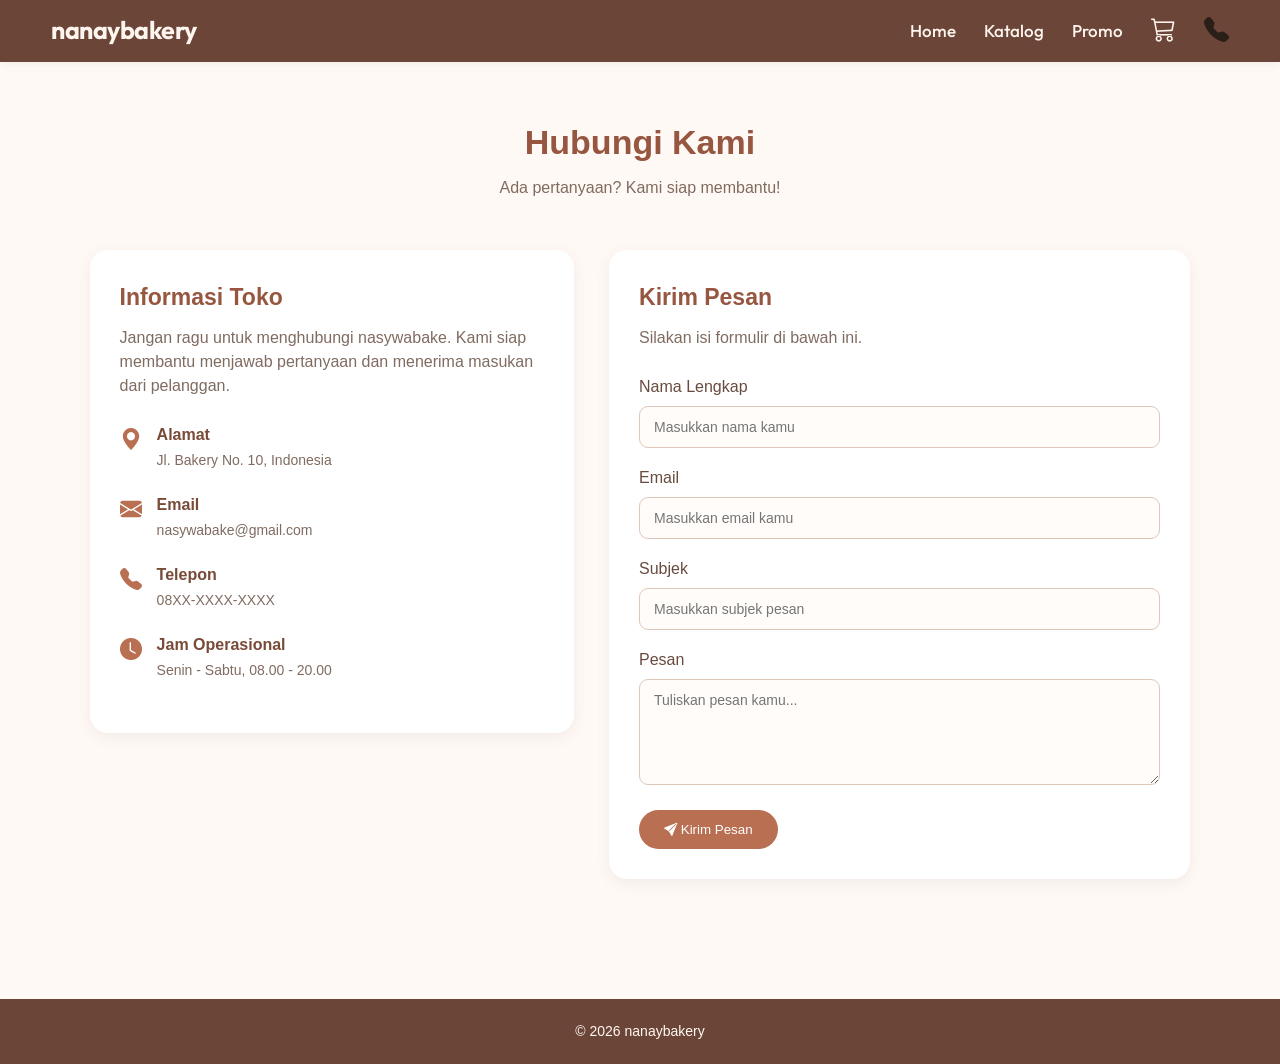
==== Projek UTS/contact.html @ 4de2ef4e "Upload website nanaybakery" ====
<!DOCTYPE html>
<html lang="id">
<head>
    <meta charset="UTF-8">
    <title>Contact</title>
    <meta name="viewport" content="width=device-width, initial-scale=1.0">
    <link href="https://fonts.googleapis.com/css2?family=Outfit:wght@400;500;600;700;800&family=DM+Sans:wght@400;500;600;700&display=swap" rel="stylesheet">
    <link rel="stylesheet" href="style.css">
    <link rel="stylesheet" href="https://cdn.jsdelivr.net/npm/bootstrap-icons@1.11.3/font/bootstrap-icons.min.css">
    <script src="js/script.js" defer></script>
</head>

<body>
    <header class="nasywa_header">
        <h4 class="nasywa_logo">nanaybakery</h4>
        <nav class="nasywa_nav">
            <ul>
                <li><a href="index.html">Home</a></li>
                <li><a href="katalog.html">Katalog</a></li>
                <li><a href="promo.html">Promo</a></li>
                <li>
                    <a href="keranjang.html">
                        <i class="bi bi-cart3"></i>
                    </a>
                </li>
                <li>
                    <a href="contact.html"  class="aktif">
                        <i class="bi bi-telephone-fill"></i>
                    </a>
                </li>
            </ul>
        </nav>
    </header>

    <main>
        <section class="nasywa_judul_contact">
            <h2>Hubungi Kami</h2>
            <p>Ada pertanyaan? Kami siap membantu!</p>
        </section>

        <section class="nasywa_konten_contact">
            <article class="nasywa_info_contact">
                <h3>Informasi Toko</h3>
                <p>
                    Jangan ragu untuk menghubungi nasywabake.
                    Kami siap membantu menjawab pertanyaan dan
                    menerima masukan dari pelanggan.
                </p>

                <div class="nasywa_detail_contact">
                    <i class="bi bi-geo-alt-fill"></i>
                    <div>
                        <h4>Alamat</h4>
                        <p>Jl. Bakery No. 10, Indonesia</p>
                    </div>
                </div>

                <div class="nasywa_detail_contact">
                    <i class="bi bi-envelope-fill"></i>
                    <div>
                        <h4>Email</h4>
                        <p>nasywabake@gmail.com</p>
                    </div>
                </div>

                <div class="nasywa_detail_contact">
                    <i class="bi bi-telephone-fill"></i>
                    <div>
                        <h4>Telepon</h4>
                        <p>08XX-XXXX-XXXX</p>
                    </div>
                </div>

                <div class="nasywa_detail_contact">
                    <i class="bi bi-clock-fill"></i>
                    <div>
                        <h4>Jam Operasional</h4>
                        <p>Senin - Sabtu, 08.00 - 20.00</p>
                    </div>
                </div>
            </article>

            <section class="nasywa_form_contact">
                <h3>Kirim Pesan</h3>
                <p>Silakan isi formulir di bawah ini.</p>
                <form id="formContact">
                    <div class="nasywa_grup_form">
                        <label for="nama">Nama Lengkap</label>
                        <input type="text" id="nama" name="nama"
                            placeholder="Masukkan nama kamu" required>
                    </div>

                    <div class="nasywa_grup_form">
                        <label for="email">Email</label>
                        <input type="email" id="email" name="email"
                            placeholder="Masukkan email kamu" required>
                    </div>

                    <div class="nasywa_grup_form">
                        <label for="subjek">Subjek</label>
                        <input type="text" id="subjek" name="subjek"
                            placeholder="Masukkan subjek pesan" required>
                    </div>

                    <div class="nasywa_grup_form">
                        <label for="pesan">Pesan</label>
                        <textarea id="pesan" name="pesan" rows="5"
                            placeholder="Tuliskan pesan kamu..." required></textarea>
                    </div>

                    <button type="submit" class="nasywa_tombol_kirim">
                        <i class="bi bi-send-fill"></i> Kirim Pesan
                    </button>
                </form>
            </section>
        </section>
    </main>

    <footer class="nasywa_footer">
        <p>&copy; 2026 nanaybakery</p>
    </footer>

</body>
</html>
---- Projek UTS/style.css ----
* {
    margin: 0;
    padding: 0;
    box-sizing: border-box;
}

/* body */
body {
    font-family: 'Poppins', Arial, sans-serif;
    background-color: #FFF9F5;
    color: #49352D;
    line-height: 1.5;
}

a {
    text-decoration: none;
    color: inherit;
}

img {
    max-width: 100%;
    display: block;
}

button,
input,
textarea,
select {
    font-family: inherit;
}

/* header */
.nasywa_header {
    background-color: #6B4538;
    padding: 12px 4%;
    display: flex;
    justify-content: space-between;
    align-items: center;
    box-shadow: 0 2px 10px rgba(90, 55, 40, 0.08);
    position: sticky;
    top: 0;
    z-index: 100;
}

.nasywa_logo {
    font-family: 'Outfit', sans-serif;
    font-size: 25px;
    color: #FFF5EF;
    font-weight: 700;
    letter-spacing: -0.5px;
    display: flex;
    align-items: center;
    gap: 10px;
}

/* nav bar */
.nasywa_nav ul {
    display: flex;
    align-items: center;
    gap: 28px;
    list-style: none;
}

.nasywa_nav a {
    font-family: 'Outfit', sans-serif;
    font-size: 17px;
    font-weight: 500;
    color: #FFF5EF;
    transition: 0.3s;
}

.nasywa_nav a:hover,
.nasywa_nav a.aktif {
    color: #291f18;
}

.nasywa_nav i {
    font-size: 25px;
}

/* main */
.nasywa_hero {
    min-height: 220px;
    padding: 25px 5%;
    display: flex;
    align-items: center;
    justify-content: space-between;
    gap: 30px;
    background: linear-gradient(120deg, #FCE8DC,#FAD6C5,#FFE5D2);
}

.nasywa_hero_teks {
    flex: 1;
}

.nasywa_hero h2 {
    font-family: 'Outfit', sans-serif;
    font-size: 60px;
    font-weight: 700;
    color: #8B503B;
    line-height: 1.2;
    margin-bottom: 18px;
    transform: translateY(-30px);
}

.nasywa_hero p {
    font-size: 20px;
    margin-bottom: 2px;
    max-width: 500px;
    transform: translateY(-20px);
}

.nasywa_tombol {
    display: inline-block;
    margin-top: 22px;
    font-size: 18px;
    padding: 11px 25px;
    background-color: #75432C;
    color: white;
    border: 2px solid #75432C;
    border-radius: 30px;
    transition: 0.3s;
}

.nasywa_tombol:hover {
    background-color: transparent;
    color: #75432C;
    border: 2px solid #75432C;
    transform: translateY(-3px);
}

.nasywa_hero_gambar img {
    width: 100%;
    max-height: 400px;
    align-items: right;
    object-fit: cover;
    border-radius: 25px;
}

.nasywa_produk_unggulan {
    padding: 50px 7%;
    text-align: center;
}

.nasywa_produk_unggulan h2 {
    font-size: 30px;
    margin-bottom: 5px;
    color: #8B503B;
}

/* footer */
.nasywa_footer {
    background-color: #6B4538;
    color: #FFF8F2;
    text-align: center;
    padding: 22px;
    margin-top: 70px;
    font-size: 14px;
}

/* halaman katalog */
.nasywa_judul_katalog,
.nasywa_judul_promo,
.nasywa_judul_keranjang,
.nasywa_judul_checkout,
.nasywa_judul_contact {
    text-align: center;
    padding: 55px 20px 35px;
}

.nasywa_judul_katalog h2,
.nasywa_judul_promo h2,
.nasywa_judul_keranjang h2,
.nasywa_judul_checkout h2,
.nasywa_judul_contact h2 {
    font-size: 34px;
    color: #96563F;
    margin-bottom: 8px;
}

.nasywa_judul_katalog p,
.nasywa_judul_promo p,
.nasywa_judul_keranjang p,
.nasywa_judul_checkout p,
.nasywa_judul_contact p {
    color: #806B60;
}

/* fitur search */
.nasywa_filter_produk {
    padding: 15px 7%;
    display: flex;
    justify-content: center;
    align-items: center;
}

.nasywa_pencarian {
    display: flex;
    justify-content: center;
    padding: 20px;
}

.nasywa_search_box {
    display: flex;
    align-items: center;
    gap: 12px;
    width: 100%;
    max-width: 450px;
    padding: 12px 18px;
    border: 1px solid #ddd;
    border-radius: 30px;
    background-color: white;
}

.nasywa_search_box i {
    color: #888;
}

.nasywa_search_box input {
    width: 100%;
    border: none;
    outline: none;
    font-size: 14px;
    font-family: inherit;
}

/* kategori produk */
.nasywa_kategori {
    display: flex;
    justify-content: center;
    gap: 15px;
}

.nasywa_kategori a {
    padding: 9px 25px;
    border: 1px solid #D8AA94;
    border-radius: 25px;
    color: #96614C;
    transition: 0.3s;
}

.nasywa_kategori a:hover,
.nasywa_kategori .nasywa_filter_aktif {
    background-color: #B96F52;
    color: white;
}

/* daftar produk */
.nasywa_daftar_produk {
    padding: 30px 7% 60px;
    display: grid;
    grid-template-columns: repeat(4, 1fr);
    gap: 25px;
}

.nasywa_card_produk {
    background-color: white;
    border-radius: 18px;
    overflow: hidden;
    box-shadow: 0 4px 15px rgba(90, 55, 40, 0.09);
    padding-bottom: 20px;
    text-align: center;
    transition: 0.3s;
}

.nasywa_card_produk:hover {
    transform: translateY(-6px);
    box-shadow: 0 8px 20px rgba(90, 55, 40, 0.15);
}

.nasywa_card_produk img {
    width: 100%;
    height: 190px;
    object-fit: cover;
}

.nasywa_card_produk h3 {
    font-size: 18px;
    color: #784A38;
    margin: 15px 10px 5px;
}

.nasywa_card_produk p {
    font-size: 14px;
    color: #806B60;
    margin: 5px 15px;
}

.nasywa_card_produk button {
    background-color: #B96F52;
    color: white;
    border: none;
    padding: 10px 18px;
    border-radius: 22px;
    margin-top: 12px;
    cursor: pointer;
    transition: 0.3s;
}

.nasywa_card_produk button:hover {
    background-color: #925139;
}

/* halaman promo */
.nasywa_banner_promo {
    margin: 15px 7% 55px;
    padding: 40px;
    background-color: #F8DCCB;
    border-radius: 25px;
    display: flex;
    align-items: center;
    justify-content: space-between;
    gap: 35px;
}

.nasywa_info_banner {
    flex: 1;
}

.nasywa_info_banner > p:first-child {
    color: #A45E43;
    font-weight: bold;
    text-transform: uppercase;
    letter-spacing: 2px;
}

.nasywa_info_banner h2 {
    font-size: 38px;
    color: #8B503B;
    margin: 10px 0;
}

.nasywa_info_banner p {
    margin-bottom: 20px;
}

.nasywa_info_banner a {
    display: inline-block;
    background-color: #A85F45;
    color: white;
    padding: 11px 25px;
    border-radius: 25px;
}

.nasywa_banner_promo img {
    width: 42%;
    height: 260px;
    object-fit: cover;
    border-radius: 20px;
}

.nasywa_daftar_promo {
    padding: 20px 7% 60px;
    text-align: center;
}

.nasywa_daftar_promo > h2 {
    font-size: 30px;
    color: #96563F;
}

.nasywa_daftar_promo > p {
    color: #806B60;
    margin-bottom: 30px;
}

.nasywa_kumpulan_promo {
    display: grid;
    grid-template-columns: repeat(3, 1fr);
    gap: 25px;
}

.nasywa_card_promo {
    background-color: white;
    border-radius: 18px;
    overflow: hidden;
    padding-bottom: 25px;
    box-shadow: 0 4px 15px rgba(90, 55, 40, 0.09);
}

.nasywa_card_promo img {
    width: 100%;
    height: 200px;
    object-fit: cover;
}

.nasywa_card_promo h3 {
    color: #784A38;
    margin: 15px 10px 5px;
}

.nasywa_card_promo p {
    font-size: 14px;
    margin: 5px 15px;
}

.nasywa_harga_lama {
    color: #A99A91;
    text-decoration: line-through;
}

.nasywa_card_promo .nasywa_harga_promo {
    color: #B45F42;
    font-size: 20px;
    font-weight: bold;
}

.nasywa_card_promo a {
    display: inline-block;
    background-color: #B96F52;
    color: white;
    padding: 9px 22px;
    border-radius: 22px;
    margin-top: 12px;
}

/* halaman keranjang */
.nasywa_konten_keranjang {
    padding: 20px 7%;
}

.nasywa_tabel_keranjang {
    width: 100%;
    overflow-x: auto;
}

.nasywa_tabel_keranjang table {
    width: 100%;
    min-width: 650px;
    border-collapse: collapse;
    background-color: white;
    border-radius: 15px;
    overflow: hidden;
    box-shadow: 0 4px 15px rgba(90, 55, 40, 0.08);
}

.nasywa_tabel_keranjang th {
    background-color: #F2D8C9;
    color: #704737;
    padding: 16px;
}

.nasywa_tabel_keranjang td {
    padding: 15px;
    text-align: center;
    border-bottom: 1px solid #F0E5DE;
}

.nasywa_tabel_keranjang td:first-child {
    display: flex;
    align-items: center;
    gap: 12px;
    text-align: left;
}

.nasywa_tabel_keranjang td img {
    width: 65px;
    height: 65px;
    object-fit: cover;
    border-radius: 10px;
}

.nasywa_tabel_keranjang input {
    width: 60px;
    padding: 7px;
    border: 1px solid #D8B8A7;
    border-radius: 7px;
}

.nasywa_tabel_keranjang button {
    background: none;
    border: none;
    color: #B85D4B;
    font-size: 19px;
    cursor: pointer;
}

.nasywa_ringkasan_keranjang {
    background-color: white;
    width: 380px;
    max-width: 100%;
    padding: 25px;
    border-radius: 15px;
    margin: 30px 0 0 auto;
    box-shadow: 0 4px 15px rgba(90, 55, 40, 0.08);
}

.nasywa_ringkasan_keranjang h3 {
    color: #80513E;
    margin-bottom: 15px;
}

.nasywa_detail_total,
.nasywa_total_akhir {
    display: flex;
    justify-content: space-between;
    gap: 15px;
    margin: 12px 0;
}

.nasywa_total_akhir {
    border-top: 1px solid #EAD9CF;
    padding-top: 15px;
    color: #A65F45;
}

.nasywa_tombol_checkout {
    display: block;
    background-color: #B96F52;
    color: white;
    text-align: center;
    padding: 12px;
    border-radius: 25px;
    margin-top: 20px;
}

.nasywa_kembali_katalog,
.nasywa_kembali_keranjang {
    padding: 15px 7%;
    color: #A65F45;
}

/* halaman checkout */
.nasywa_konten_checkout {
    padding: 10px 7% 30px;
}

.nasywa_form_checkout {
    max-width: 750px;
    margin: auto;
    background-color: white;
    padding: 35px;
    border-radius: 18px;
    box-shadow: 0 4px 15px rgba(90, 55, 40, 0.08);
}

.nasywa_form_checkout h3 {
    color: #96563F;
    margin: 10px 0 20px;
}

.nasywa_grup_form {
    margin-bottom: 18px;
}

.nasywa_grup_form label {
    display: block;
    margin-bottom: 7px;
    font-weight: 500;
    color: #684B3F;
}

.nasywa_grup_form input,
.nasywa_grup_form textarea,
.nasywa_grup_form select {
    width: 100%;
    padding: 12px 14px;
    border: 1px solid #DEC7B9;
    border-radius: 9px;
    outline: none;
    background-color: #FFFCFA;
    font-size: 14px;
}

.nasywa_grup_form input:focus,
.nasywa_grup_form textarea:focus,
.nasywa_grup_form select:focus {
    border-color: #B96F52;
    box-shadow: 0 0 0 3px rgba(185, 111, 82, 0.12);
}

.nasywa_grup_form textarea {
    resize: vertical;
}

.nasywa_ringkasan_checkout {
    background-color: #FFF5EF;
    padding: 20px;
    border-radius: 12px;
    margin: 25px 0;
}

.nasywa_ringkasan_checkout h3 {
    margin-bottom: 15px;
}

.nasywa_detail_checkout,
.nasywa_total_checkout {
    display: flex;
    justify-content: space-between;
    gap: 15px;
    margin: 12px 0;
}

.nasywa_total_checkout {
    border-top: 1px solid #EAD9CF;
    padding-top: 15px;
    color: #A65F45;
}

.nasywa_tombol_pesan {
    width: 100%;
    padding: 13px;
    border: none;
    border-radius: 25px;
    background-color: #B96F52;
    color: white;
    font-size: 15px;
    cursor: pointer;
    transition: 0.3s;
}

.nasywa_tombol_pesan:hover {
    background-color: #925139;
}

/* contact */
.nasywa_konten_contact {
    padding: 15px 7% 50px;
    display: grid;
    grid-template-columns: 1fr 1.2fr;
    gap: 35px;
    align-items: start;
}

.nasywa_info_contact,
.nasywa_form_contact {
    background-color: white;
    padding: 30px;
    border-radius: 18px;
    box-shadow: 0 4px 15px rgba(90, 55, 40, 0.08);
}

.nasywa_info_contact h3,
.nasywa_form_contact h3 {
    color: #96563F;
    font-size: 23px;
    margin-bottom: 12px;
}

.nasywa_info_contact > p,
.nasywa_form_contact > p {
    color: #806B60;
    margin-bottom: 25px;
}

.nasywa_detail_contact {
    display: flex;
    align-items: flex-start;
    gap: 15px;
    margin: 22px 0;
}

.nasywa_detail_contact i {
    font-size: 22px;
    color: #B96F52;
}

.nasywa_detail_contact h4 {
    color: #784A38;
    margin-bottom: 3px;
}

.nasywa_detail_contact p {
    font-size: 14px;
    color: #806B60;
}

.nasywa_tombol_kirim {
    background-color: #B96F52;
    color: white;
    border: none;
    padding: 12px 25px;
    border-radius: 25px;
    cursor: pointer;
    transition: 0.3s;
}

.nasywa_tombol_kirim:hover {
    background-color: #925139;
}

/* responsive */
@media screen and (max-width: 992px) {
    .nasywa_daftar_produk {
        grid-template-columns: repeat(2, 1fr);
    }
    .nasywa_kumpulan_promo {
        grid-template-columns: repeat(2, 1fr);
    }
    .nasywa_hero {
        padding: 50px 6%;
    }
    .nasywa_hero h2 {
        font-size: 38px;
    }
    .nasywa_konten_contact {
        grid-template-columns: 1fr;
    }
}

@media screen and (max-width: 600px) {
    .nasywa_header {
        padding: 15px 5%;
        flex-direction: column;
        gap: 15px;
    }
    .nasywa_logo {
        font-size: 25px;
    }
    .nasywa_nav ul {
        gap: 20px;
    }
    .nasywa_nav a {
        font-size: 13px;
    }
    .nasywa_nav i {
        font-size: 19px;
    }
    .nasywa_hero {
        flex-direction: column;
        text-align: center;
        padding: 45px 6%;
    }
    .nasywa_hero h2 {
        font-size: 32px;
    }
    .nasywa_hero img {
        width: 100%;
        max-height: 250px;
    }
    .nasywa_judul_katalog h2,
    .nasywa_judul_promo h2,
    .nasywa_judul_keranjang h2,
    .nasywa_judul_checkout h2,
    .nasywa_judul_contact h2 {
        font-size: 27px;
    }
    .nasywa_daftar_produk {
        grid-template-columns: 1fr;
        padding: 20px 7%;
    }
    .nasywa_card_produk img {
        height: 220px;
    }
    .nasywa_kategori {
        gap: 8px;
    }
    .nasywa_kategori a {
        padding: 8px 17px;
        font-size: 13px;
    }
    .nasywa_banner_promo {
        flex-direction: column;
        padding: 25px;
        margin: 10px 5% 40px;
        text-align: center;
    }
    .nasywa_info_banner h2 {
        font-size: 29px;
    }
    .nasywa_banner_promo img {
        width: 100%;
        height: 200px;
        object-fit: contain;
        border-radius: 30px;
    }
    .nasywa_kumpulan_promo {
        grid-template-columns: 1fr;
    }
    .nasywa_ringkasan_keranjang {
        width: 100%;
    }
    .nasywa_form_checkout,
    .nasywa_info_contact,
    .nasywa_form_contact {
        padding: 22px;
    }
    .nasywa_footer {
        margin-top: 45px;
    }
}
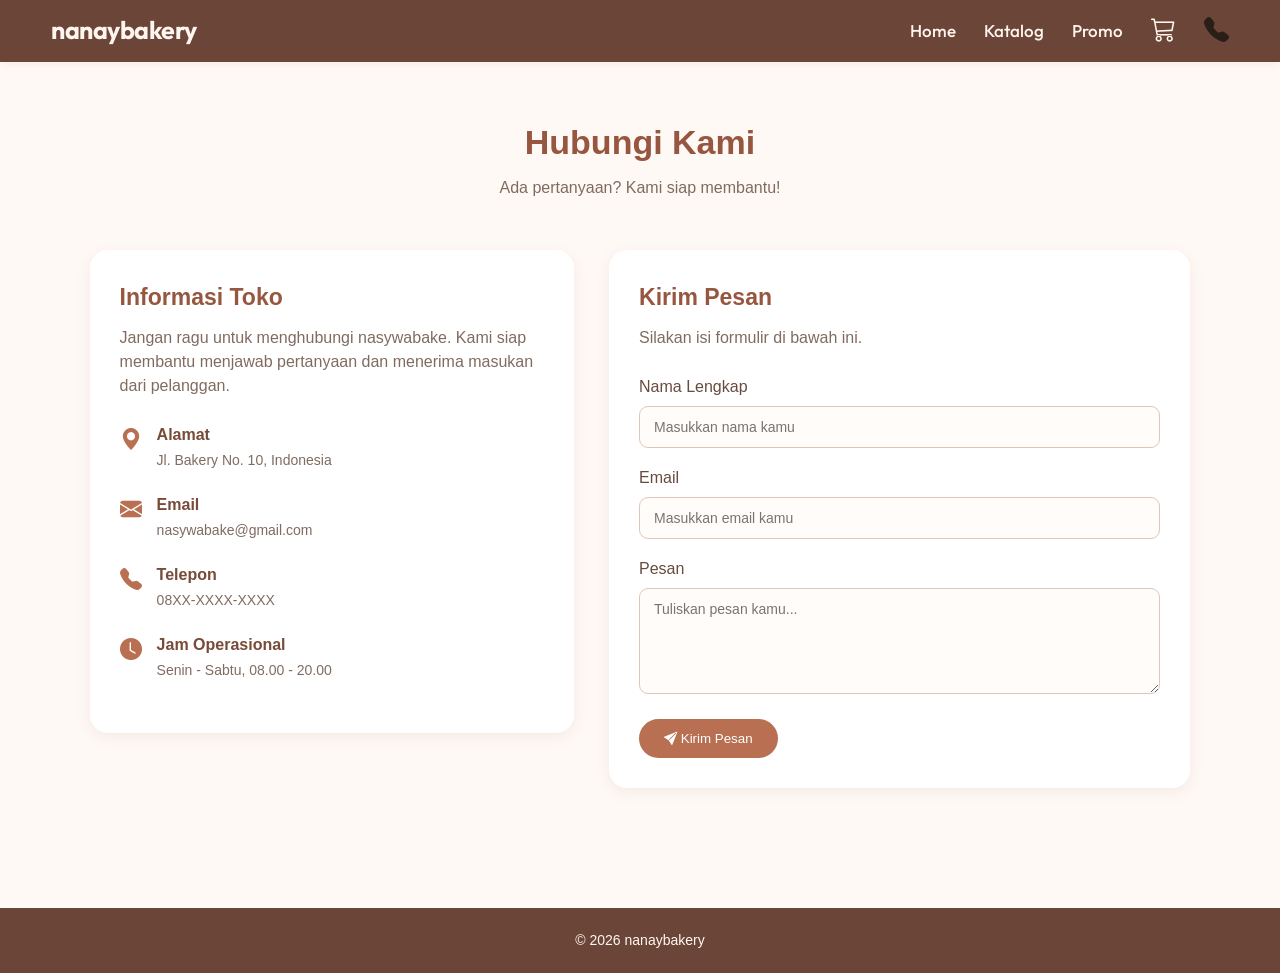
==== commit 2452812c: "Update contact.html" ====
--- a/Projek UTS/contact.html
+++ b/Projek UTS/contact.html
@@ -97,12 +97,6 @@
                     </div>
 
                     <div class="nasywa_grup_form">
-                        <label for="subjek">Subjek</label>
-                        <input type="text" id="subjek" name="subjek"
-                            placeholder="Masukkan subjek pesan" required>
-                    </div>
-
-                    <div class="nasywa_grup_form">
                         <label for="pesan">Pesan</label>
                         <textarea id="pesan" name="pesan" rows="5"
                             placeholder="Tuliskan pesan kamu..." required></textarea>
@@ -121,4 +115,4 @@
     </footer>
 
 </body>
-</html>+</html>
